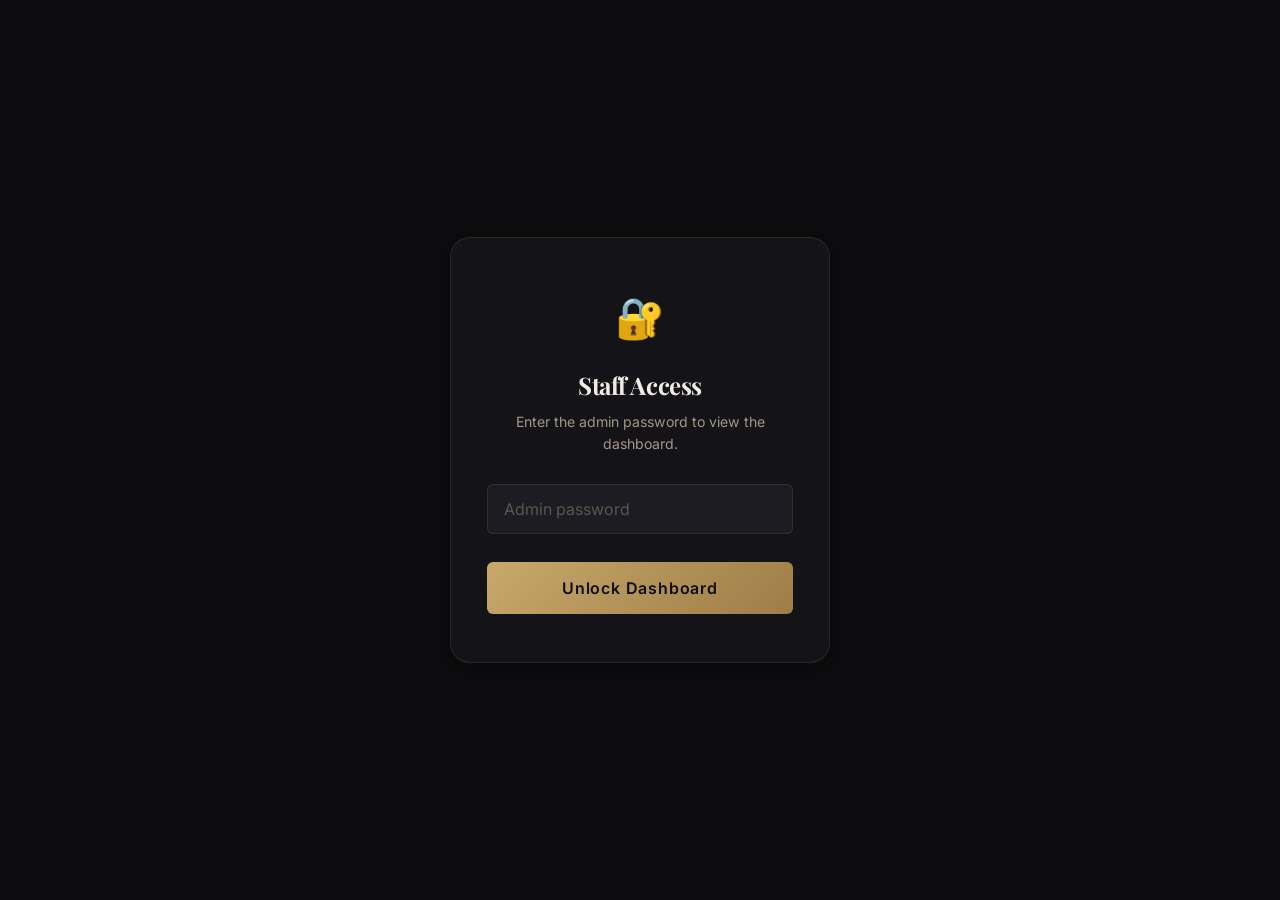
==== admin.html @ 52e84e02 "Initial commit" ====
<!DOCTYPE html>
<html lang="en">

<head>
    <meta charset="UTF-8" />
    <meta name="viewport" content="width=device-width, initial-scale=1.0" />
    <title>Admin Panel — Foothills Retreat</title>
    <meta name="description" content="Staff admin panel for managing restaurant table reservations." />
    <link rel="preconnect" href="https://fonts.googleapis.com" />
    <link rel="preconnect" href="https://fonts.gstatic.com" crossorigin />
    <link rel="stylesheet" href="css/style.css" />
    <link rel="stylesheet" href="css/admin.css" />
    <link rel="icon"
        href="data:image/svg+xml,<svg xmlns=%22http://www.w3.org/2000/svg%22 viewBox=%220 0 100 100%22><text y=%22.9em%22 font-size=%2290%22>🍽️</text></svg>">
</head>

<body>

    <!-- Loader -->
    <div class="loader-overlay" id="loader" role="status" aria-label="Loading">
        <div class="loader-spinner"></div>
    </div>

    <!-- Toast -->
    <div class="toast" id="toast" role="alert" aria-live="polite"></div>

    <!-- ══════════════════════════════════════════════════════════
       AUTH GATE — shown until correct password entered
  ══════════════════════════════════════════════════════════ -->
    <div id="auth-gate" class="admin-auth-gate">
        <div class="auth-card">
            <span class="lock-icon" aria-hidden="true">🔐</span>
            <h2>Staff Access</h2>
            <p>Enter the admin password to view the dashboard.</p>
            <form id="admin-auth-form" novalidate>
                <div class="form-group">
                    <label for="admin-password" class="visually-hidden">Admin Password</label>
                    <input type="password" id="admin-password" placeholder="Admin password"
                        autocomplete="current-password" required />
                </div>
                <button type="submit" class="btn-primary">Unlock Dashboard</button>
                <p id="auth-error" class="form-error" hidden></p>
            </form>
        </div>
    </div>

    <!-- ══════════════════════════════════════════════════════════
       ADMIN APP — hidden until authenticated
  ══════════════════════════════════════════════════════════ -->
    <div id="admin-app" class="admin-page" hidden>

        <!-- Top nav -->
        <nav class="admin-top-nav" aria-label="Admin navigation">
            <div class="admin-nav-brand">
                <span class="admin-badge">ADMIN</span>
                <h1>Foothills Retreat</h1>
            </div>
            <div class="admin-nav-actions">
                <button class="btn-init" id="btn-init-sheets" title="Seed Bookings sheet with blank rows (run once)">
                    ⚙ Initialise Sheets
                </button>
                <button class="btn-outline" id="btn-admin-logout">
                    ← Exit
                </button>
            </div>
        </nav>

        <!-- Main content -->
        <main class="admin-content">

            <!-- Date Selector -->
            <div class="admin-date-selector-wrap" role="group" aria-label="Select date to manage">
                <div class="admin-date-selector" id="admin-date-selector">
                    <!-- Injected by admin.js -->
                </div>
            </div>

            <!-- Stats row -->
            <div class="admin-stats-row" aria-label="Overview statistics">
                <div class="admin-stat-card gold-accent">
                    <div class="stat-val" id="stat-lunch-occ">—</div>
                    <div class="stat-lbl">☀️ Lunch Booked</div>
                </div>
                <div class="admin-stat-card gold-accent">
                    <div class="stat-val" id="stat-dinner-occ">—</div>
                    <div class="stat-lbl">🌙 Dinner Booked</div>
                </div>
                <div class="admin-stat-card red-accent">
                    <div class="stat-val" id="stat-total-occ">—</div>
                    <div class="stat-lbl">Total Occupied</div>
                </div>
                <div class="admin-stat-card green-accent">
                    <div class="stat-val" id="stat-free">—</div>
                    <div class="stat-lbl">Free Tables</div>
                </div>
            </div>

            <!-- Shift tabs -->
            <div class="shift-tabs" role="tablist" aria-label="Select shift to manage">
                <button class="shift-tab active" data-shift="Lunch" role="tab" aria-selected="true">
                    ☀️ Lunch Tokens
                </button>
                <button class="shift-tab" data-shift="Dinner" role="tab" aria-selected="false">
                    🌙 Dinner Tokens
                </button>
            </div>

            <!-- Admin table cards grid -->
            <section aria-label="Token management">
                <div class="admin-tables-grid" id="admin-tables-grid">
                    <!-- Injected by admin.js -->
                </div>
            </section>

            <!-- All bookings list -->
            <section class="bookings-section">
                <div class="section-heading">
                    <h2>All Active Bookings</h2>
                </div>
                <div class="bookings-table-wrap">
                    <table class="bookings-table" aria-label="All active reservations">
                        <thead>
                            <tr>
                                <th>Guest Name</th>
                                <th>Contact</th>
                                <th>Date</th>
                                <th>Token</th>
                                <th>Shift</th>
                                <th>Time Slot</th>
                                <th>Guests</th>
                                <th>Action</th>
                            </tr>
                        </thead>
                        <tbody id="bookings-tbody">
                            <!-- Injected by admin.js -->
                        </tbody>
                    </table>
                </div>
            </section>

        </main>
    </div><!-- /admin-app -->

    <!-- Audio element for notifications -->
    <audio id="notification-sound" preload="auto">
        <!-- Short, polite chime commonly used for web notifications -->
        <source src="https://assets.mixkit.co/active_storage/sfx/2869/2869-preview.mp3" type="audio/mpeg">
    </audio>

    <!-- Container for incoming booking alerts -->
    <div id="notification-container" class="notification-container" aria-live="polite"></div>

    <script src="js/api.js"></script>
    <script src="js/admin.js"></script>
</body>

</html>
---- css/style.css ----
/* ============================================================
   style.css — Global design tokens + Login page
   ============================================================ */

@import url('https://fonts.googleapis.com/css2?family=Playfair+Display:wght@400;600;700&family=Inter:wght@300;400;500;600&display=swap');

/* ── Design Tokens ─────────────────────────────────────────── */
:root {
  --bg-deep: #0d0d0f;
  --bg-surface: #141418;
  --bg-card: #1c1c22;
  --bg-card-hover: #22222a;

  --accent: #c8a86b;
  --accent-dim: #9e7d47;
  --accent-glow: rgba(200, 168, 107, 0.18);

  --green: #2ecc71;
  --green-dim: rgba(46, 204, 113, 0.15);
  --red: #e74c3c;
  --red-dim: rgba(231, 76, 60, 0.15);

  --text-primary: #f0ece4;
  --text-secondary: #a09884;
  --text-muted: #5a5650;

  --border: rgba(200, 168, 107, 0.12);
  --border-hover: rgba(200, 168, 107, 0.35);

  --radius-sm: 6px;
  --radius-md: 12px;
  --radius-lg: 20px;

  --shadow-card: 0 4px 24px rgba(0, 0, 0, 0.45);
  --shadow-glow: 0 0 30px rgba(200, 168, 107, 0.15);

  --transition: 0.25s cubic-bezier(0.4, 0, 0.2, 1);
}

/* ── Reset ─────────────────────────────────────────────────── */
*,
*::before,
*::after {
  box-sizing: border-box;
  margin: 0;
  padding: 0;
}

html {
  scroll-behavior: smooth;
}

body {
  font-family: 'Inter', sans-serif;
  background: var(--bg-deep);
  color: var(--text-primary);
  min-height: 100vh;
  line-height: 1.6;
  -webkit-font-smoothing: antialiased;
  /* Prevent horizontal scroll on mobile */
  overflow-x: hidden;
}

h1,
h2,
h3 {
  font-family: 'Playfair Display', serif;
  letter-spacing: -0.02em;
}

a {
  color: var(--accent);
  text-decoration: none;
}

a:hover {
  color: var(--text-primary);
}

/* ── Scrollbar ─────────────────────────────────────────────── */
::-webkit-scrollbar {
  width: 4px;
}

::-webkit-scrollbar-track {
  background: var(--bg-surface);
}

::-webkit-scrollbar-thumb {
  background: var(--accent-dim);
  border-radius: 99px;
}

/* ── Utility ───────────────────────────────────────────────── */
.visually-hidden {
  position: absolute;
  width: 1px;
  height: 1px;
  overflow: hidden;
  clip: rect(0, 0, 0, 0);
  white-space: nowrap;
}

/* ── Loader Overlay ────────────────────────────────────────── */
.loader-overlay {
  position: fixed;
  inset: 0;
  z-index: 999;
  background: rgba(13, 13, 15, 0.85);
  display: flex;
  align-items: center;
  justify-content: center;
  backdrop-filter: blur(4px);
  opacity: 0;
  pointer-events: none;
  transition: opacity var(--transition);
}

.loader-overlay.active {
  opacity: 1;
  pointer-events: all;
}

.loader-spinner {
  width: 44px;
  height: 44px;
  border: 3px solid var(--border);
  border-top-color: var(--accent);
  border-radius: 50%;
  animation: spin 0.8s linear infinite;
}

@keyframes spin {
  to {
    transform: rotate(360deg);
  }
}

/* ── Toast Notification ────────────────────────────────────── */
.toast {
  position: fixed;
  bottom: 80px;
  left: 50%;
  transform: translateX(-50%) translateY(20px);
  background: var(--bg-card);
  border: 1px solid var(--border);
  border-radius: var(--radius-md);
  padding: 12px 20px;
  font-size: 0.88rem;
  color: var(--text-primary);
  box-shadow: var(--shadow-card);
  opacity: 0;
  transition: opacity 0.3s ease, transform 0.3s ease;
  z-index: 1000;
  white-space: nowrap;
  max-width: calc(100vw - 32px);
  white-space: normal;
  text-align: center;
}

.toast.show {
  opacity: 1;
  transform: translateX(-50%) translateY(0);
}

.toast.success {
  border-color: var(--green);
  color: var(--green);
}

.toast.error {
  border-color: var(--red);
  color: var(--red);
}

/* ============================================================
   LOGIN PAGE
   ============================================================ */
.login-page {
  display: flex;
  min-height: 100vh;
  min-height: 100dvh;
  /* dynamic viewport height for mobile */
}

/* Left decorative panel — hidden on mobile */
.login-art {
  flex: 1;
  background:
    linear-gradient(135deg, rgba(13, 13, 15, 0.7) 0%, rgba(13, 13, 15, 0.3) 100%),
    url('../assets/hero-bg.jpg') center/cover no-repeat;
  display: flex;
  flex-direction: column;
  justify-content: flex-end;
  padding: 56px;
  position: relative;
  overflow: hidden;
}

.login-art::before {
  content: '';
  position: absolute;
  inset: 0;
  background: linear-gradient(to top, rgba(13, 13, 15, 0.95) 0%, transparent 55%);
}

.login-art-content {
  position: relative;
  z-index: 1;
}

.login-art .brand-mark {
  font-family: 'Playfair Display', serif;
  font-size: 1rem;
  letter-spacing: 0.3em;
  text-transform: uppercase;
  color: var(--accent);
  margin-bottom: 18px;
  display: block;
}

.login-art h1 {
  font-size: clamp(2.4rem, 4vw, 3.5rem);
  line-height: 1.1;
  color: var(--text-primary);
  margin-bottom: 16px;
}

.login-art p {
  font-size: 1rem;
  color: var(--text-secondary);
  max-width: 380px;
}

/* Right form panel */
.login-form-panel {
  width: 440px;
  display: flex;
  flex-direction: column;
  justify-content: center;
  padding: 56px 48px;
  background: var(--bg-surface);
  border-left: 1px solid var(--border);
}

.login-form-panel .panel-heading {
  margin-bottom: 40px;
}

.login-form-panel .panel-heading h2 {
  font-size: 1.9rem;
  margin-bottom: 8px;
}

.login-form-panel .panel-heading p {
  font-size: 0.9rem;
  color: var(--text-secondary);
}

/* Form elements */
.form-group {
  margin-bottom: 20px;
}

.form-group label {
  display: block;
  font-size: 0.8rem;
  letter-spacing: 0.1em;
  text-transform: uppercase;
  color: var(--text-secondary);
  margin-bottom: 8px;
}

.form-group input {
  width: 100%;
  padding: 14px 16px;
  background: var(--bg-card);
  border: 1px solid var(--border);
  border-radius: var(--radius-sm);
  color: var(--text-primary);
  font-family: 'Inter', sans-serif;
  font-size: 1rem;
  /* 16px prevents iOS zoom */
  outline: none;
  transition: border-color var(--transition), box-shadow var(--transition);
}

.form-group input::placeholder {
  color: var(--text-muted);
}

.form-group input:focus {
  border-color: var(--accent);
  box-shadow: 0 0 0 3px var(--accent-glow);
}

.btn-primary {
  width: 100%;
  padding: 15px;
  background: linear-gradient(135deg, var(--accent) 0%, var(--accent-dim) 100%);
  border: none;
  border-radius: var(--radius-sm);
  color: #0d0d0f;
  font-family: 'Inter', sans-serif;
  font-size: 1rem;
  font-weight: 600;
  letter-spacing: 0.05em;
  cursor: pointer;
  transition: opacity var(--transition), transform var(--transition), box-shadow var(--transition);
  margin-top: 8px;
  /* Better tap targets on mobile */
  min-height: 52px;
  touch-action: manipulation;
}

.btn-primary:hover {
  opacity: 0.9;
  transform: translateY(-1px);
  box-shadow: 0 6px 20px rgba(200, 168, 107, 0.35);
}

.btn-primary:active {
  transform: translateY(0);
}

.btn-primary:disabled {
  opacity: 0.5;
  cursor: not-allowed;
  transform: none;
  box-shadow: none;
}

.form-error {
  color: var(--red);
  font-size: 0.85rem;
  margin-top: 12px;
  text-align: center;
  line-height: 1.5;
}

.admin-link {
  margin-top: 32px;
  text-align: center;
  font-size: 0.85rem;
  color: var(--text-muted);
}

.admin-link a {
  color: var(--accent-dim);
}

.admin-link a:hover {
  color: var(--accent);
}

/* ── Responsive ─────────────────────────────────────────────── */
@media (max-width: 860px) {
  .login-art {
    display: none;
  }

  .login-form-panel {
    width: 100%;
    padding: 48px 24px;
    justify-content: flex-start;
    padding-top: 60px;
  }
}

@media (max-width: 480px) {
  .login-form-panel {
    padding: 40px 20px;
  }

  .login-form-panel .panel-heading h2 {
    font-size: 1.6rem;
  }
}
---- css/admin.css ----
/* ============================================================
   admin.css — Admin Panel (mobile-first)
   ============================================================ */

/* Ensure the native hidden attribute always wins over CSS display rules */
[hidden] {
    display: none !important;
}

/* ── Admin Auth Gate ────────────────────────────────────────── */
.admin-auth-gate {
    min-height: 100vh;
    min-height: 100dvh;
    display: flex;
    align-items: center;
    justify-content: center;
    padding: 24px 16px;
}

.auth-card {
    width: 100%;
    max-width: 380px;
    background: var(--bg-surface);
    border: 1px solid var(--border);
    border-radius: var(--radius-lg);
    padding: 36px 24px;
    box-shadow: var(--shadow-card);
    text-align: center;
}

.auth-card .lock-icon {
    font-size: 2.5rem;
    margin-bottom: 16px;
    display: block;
}

.auth-card h2 {
    font-size: 1.5rem;
    margin-bottom: 6px;
}

.auth-card p {
    font-size: 0.88rem;
    color: var(--text-secondary);
    margin-bottom: 28px;
}

/* ── Admin Layout ───────────────────────────────────────────── */
.admin-page {
    min-height: 100vh;
    min-height: 100dvh;
    display: flex;
    flex-direction: column;
}

.admin-top-nav {
    display: flex;
    align-items: center;
    justify-content: space-between;
    padding: 0 16px;
    height: 60px;
    background: rgba(13, 13, 15, 0.92);
    border-bottom: 1px solid var(--border);
    backdrop-filter: blur(12px);
    position: sticky;
    top: 0;
    z-index: 50;
    gap: 10px;
}

.admin-nav-brand {
    display: flex;
    align-items: center;
    gap: 8px;
    min-width: 0;
}

.admin-badge {
    background: var(--accent);
    color: #0d0d0f;
    font-size: 0.6rem;
    font-weight: 700;
    letter-spacing: 0.12em;
    text-transform: uppercase;
    padding: 3px 7px;
    border-radius: 4px;
    flex-shrink: 0;
}

.admin-nav-brand h1 {
    font-family: 'Playfair Display', serif;
    font-size: 1rem;
    color: var(--text-primary);
    white-space: nowrap;
    overflow: hidden;
    text-overflow: ellipsis;
}

.admin-nav-actions {
    display: flex;
    gap: 8px;
    align-items: center;
    flex-shrink: 0;
}

/* ── Buttons ────────────────────────────────────────────────── */
.btn-outline {
    padding: 8px 14px;
    background: transparent;
    border: 1px solid var(--border);
    border-radius: var(--radius-sm);
    color: var(--text-secondary);
    font-family: 'Inter', sans-serif;
    font-size: 0.8rem;
    cursor: pointer;
    touch-action: manipulation;
    transition: border-color var(--transition), color var(--transition), background var(--transition);
}

.btn-outline:hover {
    border-color: var(--accent);
    color: var(--accent);
}

.btn-init {
    padding: 8px 14px;
    background: var(--accent-glow);
    border: 1px solid var(--accent-dim);
    border-radius: var(--radius-sm);
    color: var(--accent);
    font-family: 'Inter', sans-serif;
    font-size: 0.8rem;
    cursor: pointer;
    touch-action: manipulation;
    transition: background var(--transition);
}

.btn-init:hover {
    background: rgba(200, 168, 107, 0.25);
}



/* ── Admin Content ──────────────────────────────────────────── */
.admin-content {
    flex: 1;
    padding: 20px 16px 40px;
    max-width: 1200px;
    width: 100%;
    margin: 0 auto;
}

/* ── Date Selector ───────────────────────────────────────────── */
.admin-date-selector-wrap {
    display: flex;
    justify-content: center;
    margin-bottom: 24px;
}

.admin-date-selector {
    display: flex;
    gap: 8px;
    overflow-x: auto;
    padding-bottom: 4px;
    max-width: 100%;
    scrollbar-width: none;
}

.admin-date-selector::-webkit-scrollbar {
    display: none;
}

.date-pill {
    flex-shrink: 0;
    padding: 8px 16px;
    border-radius: 99px;
    background: var(--bg-card);
    border: 1px solid var(--border);
    color: var(--text-secondary);
    font-size: 0.85rem;
    font-weight: 500;
    cursor: pointer;
    transition: all 0.2s ease;
    white-space: nowrap;
}

.date-pill:hover {
    color: var(--text-primary);
    border-color: rgba(255, 255, 255, 0.2);
}

.date-pill.active {
    background: rgba(255, 255, 255, 0.1);
    color: var(--text-primary);
    border-color: rgba(255, 255, 255, 0.3);
}

/* ── Stats Row ──────────────────────────────────────────────── */
.admin-stats-row {
    display: grid;
    grid-template-columns: 1fr 1fr;
    gap: 12px;
    margin-bottom: 28px;
}

.admin-stat-card {
    background: var(--bg-card);
    border: 1px solid var(--border);
    border-radius: var(--radius-md);
    padding: 16px;
}

.admin-stat-card .stat-val {
    font-family: 'Playfair Display', serif;
    font-size: 1.8rem;
    color: var(--text-primary);
    line-height: 1;
    margin-bottom: 4px;
}

.admin-stat-card .stat-lbl {
    font-size: 0.72rem;
    letter-spacing: 0.08em;
    text-transform: uppercase;
    color: var(--text-muted);
}

.admin-stat-card.green-accent {
    border-top: 2px solid var(--green);
}

.admin-stat-card.red-accent {
    border-top: 2px solid var(--red);
}

.admin-stat-card.gold-accent {
    border-top: 2px solid var(--accent);
}

/* ── Shift Tabs ─────────────────────────────────────────────── */
.shift-tabs {
    display: flex;
    border-bottom: 1px solid var(--border);
    margin-bottom: 20px;
    gap: 4px;
    overflow-x: auto;
    -webkit-overflow-scrolling: touch;
}

.shift-tab {
    padding: 11px 20px;
    background: transparent;
    border: none;
    border-bottom: 2px solid transparent;
    color: var(--text-secondary);
    font-family: 'Inter', sans-serif;
    font-size: 0.88rem;
    font-weight: 500;
    cursor: pointer;
    touch-action: manipulation;
    transition: color var(--transition), border-color var(--transition);
    margin-bottom: -1px;
    white-space: nowrap;
}

.shift-tab:hover {
    color: var(--text-primary);
}

.shift-tab.active {
    color: var(--accent);
    border-bottom-color: var(--accent);
}

/* ── Admin Tables Grid ──────────────────────────────────────── */
.admin-tables-grid {
    display: grid;
    grid-template-columns: repeat(auto-fill, minmax(150px, 1fr));
    gap: 12px;
    margin-bottom: 32px;
}

.admin-table-card {
    background: var(--bg-card);
    border: 1px solid var(--border);
    border-radius: var(--radius-md);
    padding: 14px;
    transition: border-color var(--transition), box-shadow var(--transition);
}

.admin-table-card.occupied {
    border-color: rgba(231, 76, 60, 0.3);
}

.admin-table-card.available {
    border-color: rgba(46, 204, 113, 0.2);
}

.admin-table-card:hover {
    box-shadow: var(--shadow-card);
}

.admin-card-header {
    display: flex;
    align-items: center;
    justify-content: space-between;
    margin-bottom: 10px;
}

.admin-table-id {
    font-family: 'Playfair Display', serif;
    font-size: 1.1rem;
    color: var(--text-primary);
}

.status-badge {
    font-size: 0.65rem;
    font-weight: 600;
    letter-spacing: 0.08em;
    text-transform: uppercase;
    padding: 3px 8px;
    border-radius: 99px;
}

.status-badge.available {
    background: var(--green-dim);
    color: var(--green);
}

.status-badge.occupied {
    background: var(--red-dim);
    color: var(--red);
}

.admin-card-guest {
    margin-bottom: 10px;
}

.guest-name {
    font-size: 0.85rem;
    font-weight: 500;
    color: var(--text-primary);
    white-space: nowrap;
    overflow: hidden;
    text-overflow: ellipsis;
}

.guest-contact {
    font-size: 0.78rem;
    color: var(--text-secondary);
    margin-top: 2px;
}

.guest-slot {
    font-size: 0.72rem;
    color: var(--accent);
    margin-top: 4px;
    opacity: 0.9;
}

.empty-seat {
    font-size: 0.82rem;
    color: var(--text-muted);
    font-style: italic;
}

.btn-clear {
    width: 100%;
    padding: 8px;
    background: var(--red-dim);
    border: 1px solid rgba(231, 76, 60, 0.3);
    border-radius: var(--radius-sm);
    color: var(--red);
    font-family: 'Inter', sans-serif;
    font-size: 0.8rem;
    font-weight: 500;
    cursor: pointer;
    min-height: 38px;
    touch-action: manipulation;
    transition: background var(--transition), border-color var(--transition);
}

.btn-clear:hover {
    background: rgba(231, 76, 60, 0.25);
    border-color: var(--red);
}

.btn-wa-confirm {
    display: inline-flex;
    align-items: center;
    justify-content: center;
    gap: 6px;
    padding: 6px 14px;
    font-size: 0.78rem;
    font-family: 'Inter', sans-serif;
    font-weight: 500;
    color: #ffffff;
    background-color: #25d366;
    border: none;
    border-radius: var(--radius-sm);
    cursor: pointer;
    transition: background-color 0.2s, transform 0.1s;
}

.btn-wa-confirm:hover {
    background-color: #1ebd5a;
    transform: translateY(-1px);
}

.btn-wa-confirm:active {
    transform: translateY(0);
}

/* ── Bookings Table List ────────────────────────────────────── */
.bookings-section {
    margin-top: 32px;
}

.section-heading {
    display: flex;
    align-items: center;
    justify-content: space-between;
    margin-bottom: 16px;
}

.section-heading h2 {
    font-size: 1.2rem;
}

.bookings-table-wrap {
    overflow-x: auto;
    -webkit-overflow-scrolling: touch;
    border-radius: var(--radius-md);
    border: 1px solid var(--border);
}

.bookings-table {
    width: 100%;
    border-collapse: collapse;
    font-size: 0.84rem;
    min-width: 500px;
    /* ensures horizontal scroll kicks in before breaking layout */
}

.bookings-table th {
    text-align: left;
    padding: 11px 14px;
    font-size: 0.68rem;
    letter-spacing: 0.12em;
    text-transform: uppercase;
    color: var(--text-muted);
    border-bottom: 1px solid var(--border);
    font-weight: 500;
    white-space: nowrap;
}

.bookings-table td {
    padding: 12px 14px;
    border-bottom: 1px solid rgba(255, 255, 255, 0.04);
    color: var(--text-secondary);
    vertical-align: middle;
}

.bookings-table tr:last-child td {
    border-bottom: none;
}

.bookings-table tr:hover td {
    background: var(--bg-card-hover);
}

.bookings-table td.name-cell {
    color: var(--text-primary);
    font-weight: 500;
}

.bookings-table td.table-cell {
    font-family: 'Playfair Display', serif;
    font-size: 0.95rem;
    color: var(--accent);
}

.bookings-table td.date-cell {
    color: var(--text-primary);
    font-size: 0.82rem;
}

/* ── Notification Toast ────────────────────────────────────────── */
.notification-container {
    position: fixed;
    bottom: 24px;
    right: 24px;
    z-index: 9999;
    display: flex;
    flex-direction: column;
    gap: 12px;
    pointer-events: none;
    /* Let clicks pass through the container */
}

.booking-alert {
    background: var(--bg-surface);
    border: 1px solid rgba(200, 168, 107, 0.4);
    border-radius: var(--radius-md);
    padding: 16px 40px 16px 20px;
    display: flex;
    gap: 16px;
    box-shadow: 0 10px 30px rgba(0, 0, 0, 0.5), 0 0 0 2px rgba(200, 168, 107, 0.15);
    pointer-events: auto;
    /* Re-enable clicks on the alert itself */
    animation: slideInRight 0.4s cubic-bezier(0.34, 1.56, 0.64, 1) forwards;
    position: relative;
    max-width: 380px;
    color: var(--text-primary);
}

.booking-alert.fade-out {
    animation: fadeOutRight 0.3s ease forwards;
}

@keyframes slideInRight {
    from {
        transform: translateX(120%);
        opacity: 0;
    }

    to {
        transform: translateX(0);
        opacity: 1;
    }
}

@keyframes fadeOutRight {
    from {
        transform: translateX(0);
        opacity: 1;
    }

    to {
        transform: translateX(120%);
        opacity: 0;
    }
}

.alert-icon {
    font-size: 1.5rem;
    line-height: 1;
    margin-top: 2px;
}

.alert-content {
    flex: 1;
}

.alert-content h4 {
    margin: 0 0 4px 0;
    font-size: 1.05rem;
    color: var(--text-primary);
    font-family: 'Playfair Display', serif;
}

.alert-content p {
    margin: 0 0 6px 0;
    font-size: 0.88rem;
    color: var(--text-secondary);
}

.alert-meta {
    font-size: 0.82rem;
    color: var(--accent);
    margin: 0 !important;
}

.alert-close {
    background: transparent;
    border: none;
    color: var(--text-muted);
    font-size: 1.4rem;
    cursor: pointer;
    position: absolute;
    top: 6px;
    right: 12px;
    transition: color 0.2s;
    line-height: 1;
    padding: 4px;
}

.alert-close:hover {
    color: var(--text-primary);
}

@media (max-width: 600px) {
    .notification-container {
        bottom: 16px;
        right: 16px;
        left: 16px;
    }

    .booking-alert {
        max-width: none;
        width: 100%;
        animation: slideInUp 0.4s cubic-bezier(0.34, 1.56, 0.64, 1) forwards;
    }

    .booking-alert.fade-out {
        animation: fadeOutDown 0.3s ease forwards;
    }

    @keyframes slideInUp {
        from {
            transform: translateY(120%);
            opacity: 0;
        }

        to {
            transform: translateY(0);
            opacity: 1;
        }
    }

    @keyframes fadeOutDown {
        from {
            transform: translateY(0);
            opacity: 1;
        }

        to {
            transform: translateY(120%);
            opacity: 0;
        }
    }
}

/* ── Tablet & Desktop ───────────────────────────────────────── */
@media (min-width: 600px) {
    .admin-top-nav {
        padding: 0 32px;
        height: 66px;
    }

    .admin-nav-brand h1 {
        font-size: 1.15rem;
    }

    .btn-outline,
    .btn-init {
        font-size: 0.85rem;
        padding: 9px 18px;
    }

    .admin-nav-actions {
        gap: 12px;
    }

    .admin-content {
        padding: 32px 32px 48px;
    }

    .admin-stats-row {
        grid-template-columns: repeat(4, 1fr);
        gap: 16px;
        margin-bottom: 36px;
    }

    .admin-stat-card .stat-val {
        font-size: 2.2rem;
    }

    .admin-tables-grid {
        grid-template-columns: repeat(auto-fill, minmax(190px, 1fr));
        gap: 16px;
    }

    .admin-table-id {
        font-size: 1.25rem;
    }

    .bookings-table {
        font-size: 0.88rem;
        min-width: auto;
    }

    .bookings-table th {
        padding: 12px 16px;
    }

    .bookings-table td {
        padding: 14px 16px;
    }

    .auth-card {
        padding: 48px 36px;
    }
}
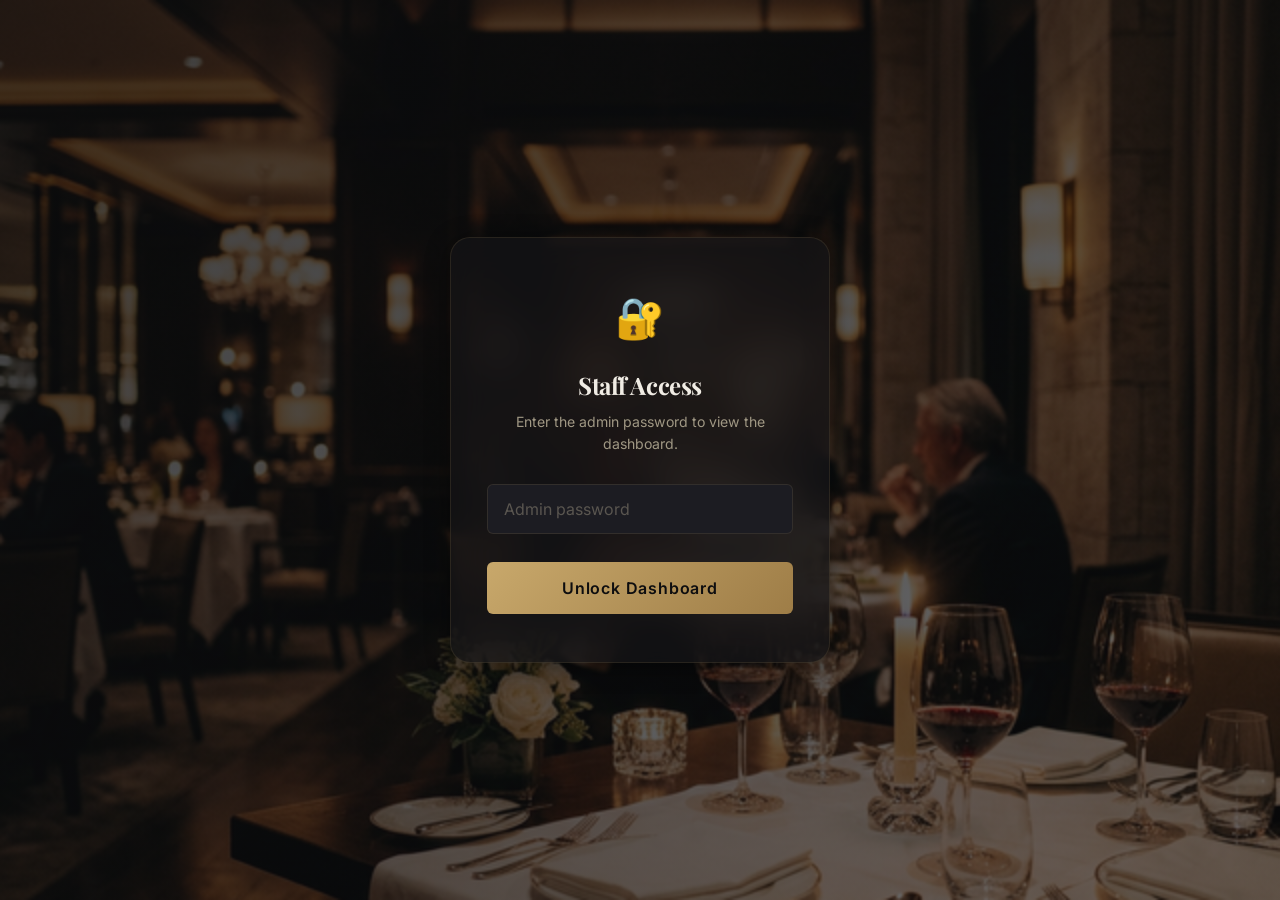
==== commit 75f980f5: "Final Polish: Disable Today toggle, Mobile Responsiveness, Premium UI, and Notification fixes" ====
--- a/admin.html
+++ b/admin.html
@@ -56,6 +56,13 @@
                 <h1>Foothills Retreat</h1>
             </div>
             <div class="admin-nav-actions">
+                <div class="toggle-container" id="admin-booking-toggle-wrap" title="Disable/Enable all bookings for Today" hidden>
+                    <span class="toggle-label">Today's Booking</span>
+                    <label class="switch">
+                        <input type="checkbox" id="check-today-disabled">
+                        <span class="slider round"></span>
+                    </label>
+                </div>
                 <button class="btn-init" id="btn-init-sheets" title="Seed Bookings sheet with blank rows (run once)">
                     ⚙ Initialise Sheets
                 </button>
@@ -85,49 +92,50 @@
                     <div class="stat-val" id="stat-dinner-occ">—</div>
                     <div class="stat-lbl">🌙 Dinner Booked</div>
                 </div>
-                <div class="admin-stat-card red-accent">
-                    <div class="stat-val" id="stat-total-occ">—</div>
-                    <div class="stat-lbl">Total Occupied</div>
-                </div>
-                <div class="admin-stat-card green-accent">
-                    <div class="stat-val" id="stat-free">—</div>
-                    <div class="stat-lbl">Free Tables</div>
+                <div class="admin-stat-card green-accent" style="grid-column: span 2;">
+                    <div class="stat-val" id="stat-total-guests">—</div>
+                    <div class="stat-lbl">No. of Guest</div>
                 </div>
             </div>
 
-            <!-- Shift tabs -->
-            <div class="shift-tabs" role="tablist" aria-label="Select shift to manage">
-                <button class="shift-tab active" data-shift="Lunch" role="tab" aria-selected="true">
-                    ☀️ Lunch Tokens
-                </button>
-                <button class="shift-tab" data-shift="Dinner" role="tab" aria-selected="false">
-                    🌙 Dinner Tokens
-                </button>
-            </div>
-
-            <!-- Admin table cards grid -->
-            <section aria-label="Token management">
-                <div class="admin-tables-grid" id="admin-tables-grid">
-                    <!-- Injected by admin.js -->
+            <!-- Pending Requests section -->
+            <section class="admin-section requests-section" id="requests-section" style="margin-top: 40px;">
+                <div class="section-heading">
+                    <h2 style="color:var(--accent-gold)">Pending Booking Requests</h2>
+                    <p style="font-size: 0.85rem; color: var(--text-muted);">Customers who requested a spot after the 40-guest limit was reached.</p>
+                </div>
+                <div class="bookings-table-wrap">
+                    <table class="bookings-table" aria-label="Booking requests">
+                        <thead>
+                            <tr>
+                                <th>Name</th>
+                                <th>Phone Number</th>
+                                <th>Guests</th>
+                                <th>Shift</th>
+                                <th>Request Time</th>
+                            </tr>
+                        </thead>
+                        <tbody id="requests-tbody">
+                            <!-- Injected by admin.js -->
+                        </tbody>
+                    </table>
                 </div>
             </section>
 
-            <!-- All bookings list -->
-            <section class="bookings-section">
+            <!-- All bookings summary list (keeping for reference if needed, or but simplifying) -->
+            <section class="admin-section" style="margin-top: 40px;">
                 <div class="section-heading">
-                    <h2>All Active Bookings</h2>
+                    <h2>Active Bookings Grouped</h2>
                 </div>
                 <div class="bookings-table-wrap">
-                    <table class="bookings-table" aria-label="All active reservations">
+                    <table class="bookings-table" aria-label="Active reservations grouped">
                         <thead>
                             <tr>
                                 <th>Guest Name</th>
                                 <th>Contact</th>
-                                <th>Date</th>
-                                <th>Token</th>
-                                <th>Shift</th>
+                                <th>Token(s)</th>
                                 <th>Time Slot</th>
-                                <th>Guests</th>
+                                <th>Total Guests</th>
                                 <th>Action</th>
                             </tr>
                         </thead>
--- a/css/style.css
+++ b/css/style.css
@@ -188,7 +188,7 @@
   flex: 1;
   background:
     linear-gradient(135deg, rgba(13, 13, 15, 0.7) 0%, rgba(13, 13, 15, 0.3) 100%),
-    url('../assets/hero-bg.jpg') center/cover no-repeat;
+    url('../assets/hero-bg.png') center/cover no-repeat;
   display: flex;
   flex-direction: column;
   justify-content: flex-end;
@@ -239,8 +239,27 @@
   flex-direction: column;
   justify-content: center;
   padding: 56px 48px;
-  background: var(--bg-surface);
+  background: rgba(20, 20, 24, 0.7);
+  backdrop-filter: blur(20px);
+  -webkit-backdrop-filter: blur(20px);
   border-left: 1px solid var(--border);
+  animation: fadeInRight 0.8s cubic-bezier(0.2, 0.8, 0.2, 1);
+}
+
+@keyframes fadeInRight {
+  from { opacity: 0; transform: translateX(20px); }
+  to { opacity: 1; transform: translateX(0); }
+}
+
+@keyframes fadeInLeft {
+  from { opacity: 0; transform: translateX(-20px); }
+  to { opacity: 1; transform: translateX(0); }
+}
+
+.login-art-content {
+  position: relative;
+  z-index: 1;
+  animation: fadeInLeft 0.8s cubic-bezier(0.2, 0.8, 0.2, 1);
 }
 
 .login-form-panel .panel-heading {
@@ -258,6 +277,21 @@
 }
 
 /* Form elements */
+.panel-heading, .form-group, .btn-primary, .admin-link {
+  animation: fadeUp 0.6s cubic-bezier(0.2, 0.8, 0.2, 1) both;
+}
+
+.panel-heading { animation-delay: 0.1s; }
+.form-group:nth-child(1) { animation-delay: 0.2s; }
+.form-group:nth-child(2) { animation-delay: 0.3s; }
+.btn-primary { animation-delay: 0.4s; }
+.admin-link { animation-delay: 0.5s; }
+
+@keyframes fadeUp {
+  from { opacity: 0; transform: translateY(15px); }
+  to { opacity: 1; transform: translateY(0); }
+}
+
 .form-group {
   margin-bottom: 20px;
 }
--- a/css/admin.css
+++ b/css/admin.css
@@ -15,17 +15,28 @@
     align-items: center;
     justify-content: center;
     padding: 24px 16px;
+    background:
+      linear-gradient(135deg, rgba(13, 13, 15, 0.8) 0%, rgba(13, 13, 15, 0.6) 100%),
+      url('../assets/hero-bg.png') center/cover no-repeat;
 }
 
 .auth-card {
     width: 100%;
     max-width: 380px;
-    background: var(--bg-surface);
+    background: rgba(20, 20, 24, 0.7);
+    backdrop-filter: blur(20px);
+    -webkit-backdrop-filter: blur(20px);
     border: 1px solid var(--border);
     border-radius: var(--radius-lg);
     padding: 36px 24px;
     box-shadow: var(--shadow-card);
     text-align: center;
+    animation: authFadeIn 0.8s cubic-bezier(0.2, 0.8, 0.2, 1);
+}
+
+@keyframes authFadeIn {
+    from { opacity: 0; transform: scale(0.95) translateY(10px); }
+    to { opacity: 1; transform: scale(1) translateY(0); }
 }
 
 .auth-card .lock-icon {
@@ -65,7 +76,11 @@
     position: sticky;
     top: 0;
     z-index: 50;
-    gap: 10px;
+    gap: 8px;
+    flex-wrap: wrap;
+    height: auto;
+    min-height: 60px;
+    padding: 8px 16px;
 }
 
 .admin-nav-brand {
@@ -103,6 +118,83 @@
     flex-shrink: 0;
 }
 
+/* ── Toggle Switch ─────────────────────────────────────────── */
+.toggle-container {
+    display: flex;
+    align-items: center;
+    gap: 8px;
+    background: rgba(255, 255, 255, 0.04);
+    padding: 4px 10px;
+    border-radius: var(--radius-sm);
+    border: 1px solid var(--border);
+}
+
+@media (max-width: 480px) {
+    .toggle-label {
+        display: none; /* Hide label on very small screens to save space */
+    }
+    .toggle-container {
+        padding: 6px;
+    }
+}
+
+.toggle-label {
+    font-size: 0.75rem;
+    font-weight: 600;
+    color: var(--text-secondary);
+    text-transform: uppercase;
+    letter-spacing: 0.05em;
+}
+
+.switch {
+    position: relative;
+    display: inline-block;
+    width: 34px;
+    height: 20px;
+}
+
+.switch input {
+    opacity: 0;
+    width: 0;
+    height: 0;
+}
+
+.slider {
+    position: absolute;
+    cursor: pointer;
+    top: 0;
+    left: 0;
+    right: 0;
+    bottom: 0;
+    background-color: #333;
+    transition: .4s;
+    border-radius: 20px;
+}
+
+.slider:before {
+    position: absolute;
+    content: "";
+    height: 14px;
+    width: 14px;
+    left: 3px;
+    bottom: 3px;
+    background-color: white;
+    transition: .4s;
+    border-radius: 50%;
+}
+
+input:checked + .slider {
+    background-color: var(--red);
+}
+
+input:focus + .slider {
+    box-shadow: 0 0 1px var(--red);
+}
+
+input:checked + .slider:before {
+    transform: translateX(14px);
+}
+
 /* ── Buttons ────────────────────────────────────────────────── */
 .btn-outline {
     padding: 8px 14px;
@@ -145,6 +237,7 @@
 .admin-content {
     flex: 1;
     padding: 20px 16px 40px;
+    padding-bottom: calc(40px + env(safe-area-inset-bottom));
     max-width: 1200px;
     width: 100%;
     margin: 0 auto;
@@ -201,6 +294,15 @@
     grid-template-columns: 1fr 1fr;
     gap: 12px;
     margin-bottom: 28px;
+}
+
+@media (max-width: 360px) {
+    .admin-stats-row {
+        grid-template-columns: 1fr;
+    }
+    .admin-stat-card.green-accent {
+        grid-column: span 1 !important;
+    }
 }
 
 .admin-stat-card {
@@ -691,4 +793,98 @@
     .auth-card {
         padding: 48px 36px;
     }
+}
+
+/* ── Collapsible Section ────────────────────────────────────── */
+.collapsible-content {
+    max-height: 0;
+    overflow: hidden;
+    transition: max-height 0.4s cubic-bezier(0.4, 0, 0.2, 1), opacity 0.3s ease;
+    opacity: 0;
+}
+
+.collapsible-content.expanded {
+    max-height: 2000px; /* Large enough for 40 rows */
+    opacity: 1;
+    margin-top: 16px;
+}
+
+#toggle-tokens-btn .chevron {
+    display: inline-block;
+    transition: transform 0.3s ease;
+    font-size: 0.6rem;
+    margin-left: 4px;
+}
+
+#toggle-tokens-btn.active .chevron {
+    transform: rotate(180deg);
+}
+
+#toggle-tokens-btn {
+    display: flex;
+    align-items: center;
+    justify-content: center;
+    min-width: 120px;
+}
+
+/* ── Clear Group Button ────────────────────────────────────── */
+.btn-clear-group {
+    padding: 10px 18px;
+    background: var(--red);
+    color: #fff;
+    border: none;
+    border-radius: var(--radius-sm);
+    font-family: 'Inter', sans-serif;
+    font-size: 0.78rem;
+    font-weight: 600;
+    cursor: pointer;
+    transition: background var(--transition), transform var(--transition), box-shadow var(--transition);
+    box-shadow: 0 4px 12px rgba(231, 76, 60, 0.25);
+    display: flex;
+    align-items: center;
+    gap: 6px;
+}
+
+.btn-clear-group:hover {
+    background: #c0392b;
+    transform: translateY(-1px);
+    box-shadow: 0 6px 16px rgba(231, 76, 60, 0.4);
+}
+
+.btn-clear-group:active {
+    transform: translateY(0);
+}
+
+.btn-clear-group::before {
+    content: '🗑️';
+    font-size: 0.9rem;
+}
+
+/* ── Resolve Button ────────────────────────────────────────── */
+.btn-resolve {
+    padding: 6px 14px;
+    background: var(--bg-card-hover);
+    color: var(--text-primary);
+    border: 1px solid var(--border);
+    border-radius: 4px;
+    font-size: 0.75rem;
+    font-weight: 600;
+    cursor: pointer;
+    transition: all var(--transition);
+}
+
+.btn-resolve:hover {
+    background: var(--green-dim);
+    color: var(--green);
+    border-color: var(--green);
+}
+
+.btn-resolve:disabled {
+    opacity: 0.5;
+    cursor: not-allowed;
+}
+
+tr.fade-out {
+    opacity: 0;
+    transform: translateX(10px);
 }
